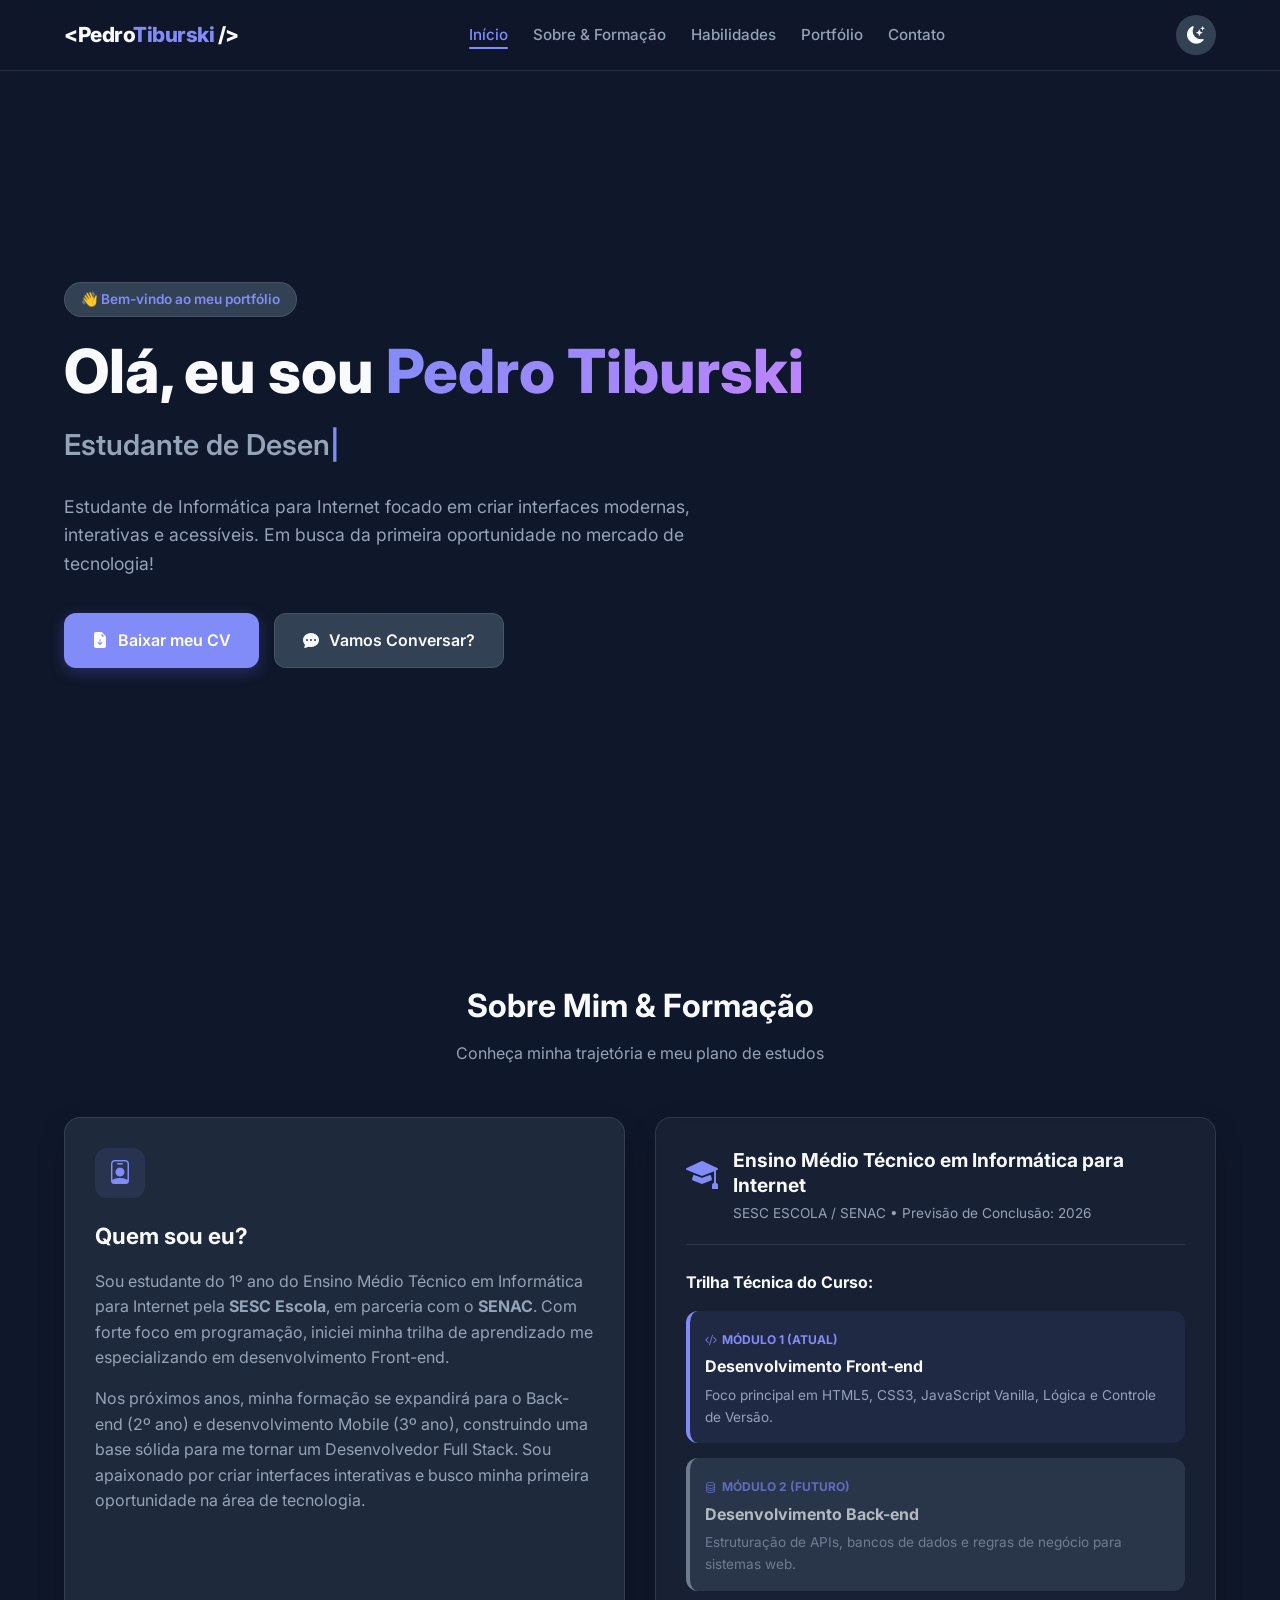
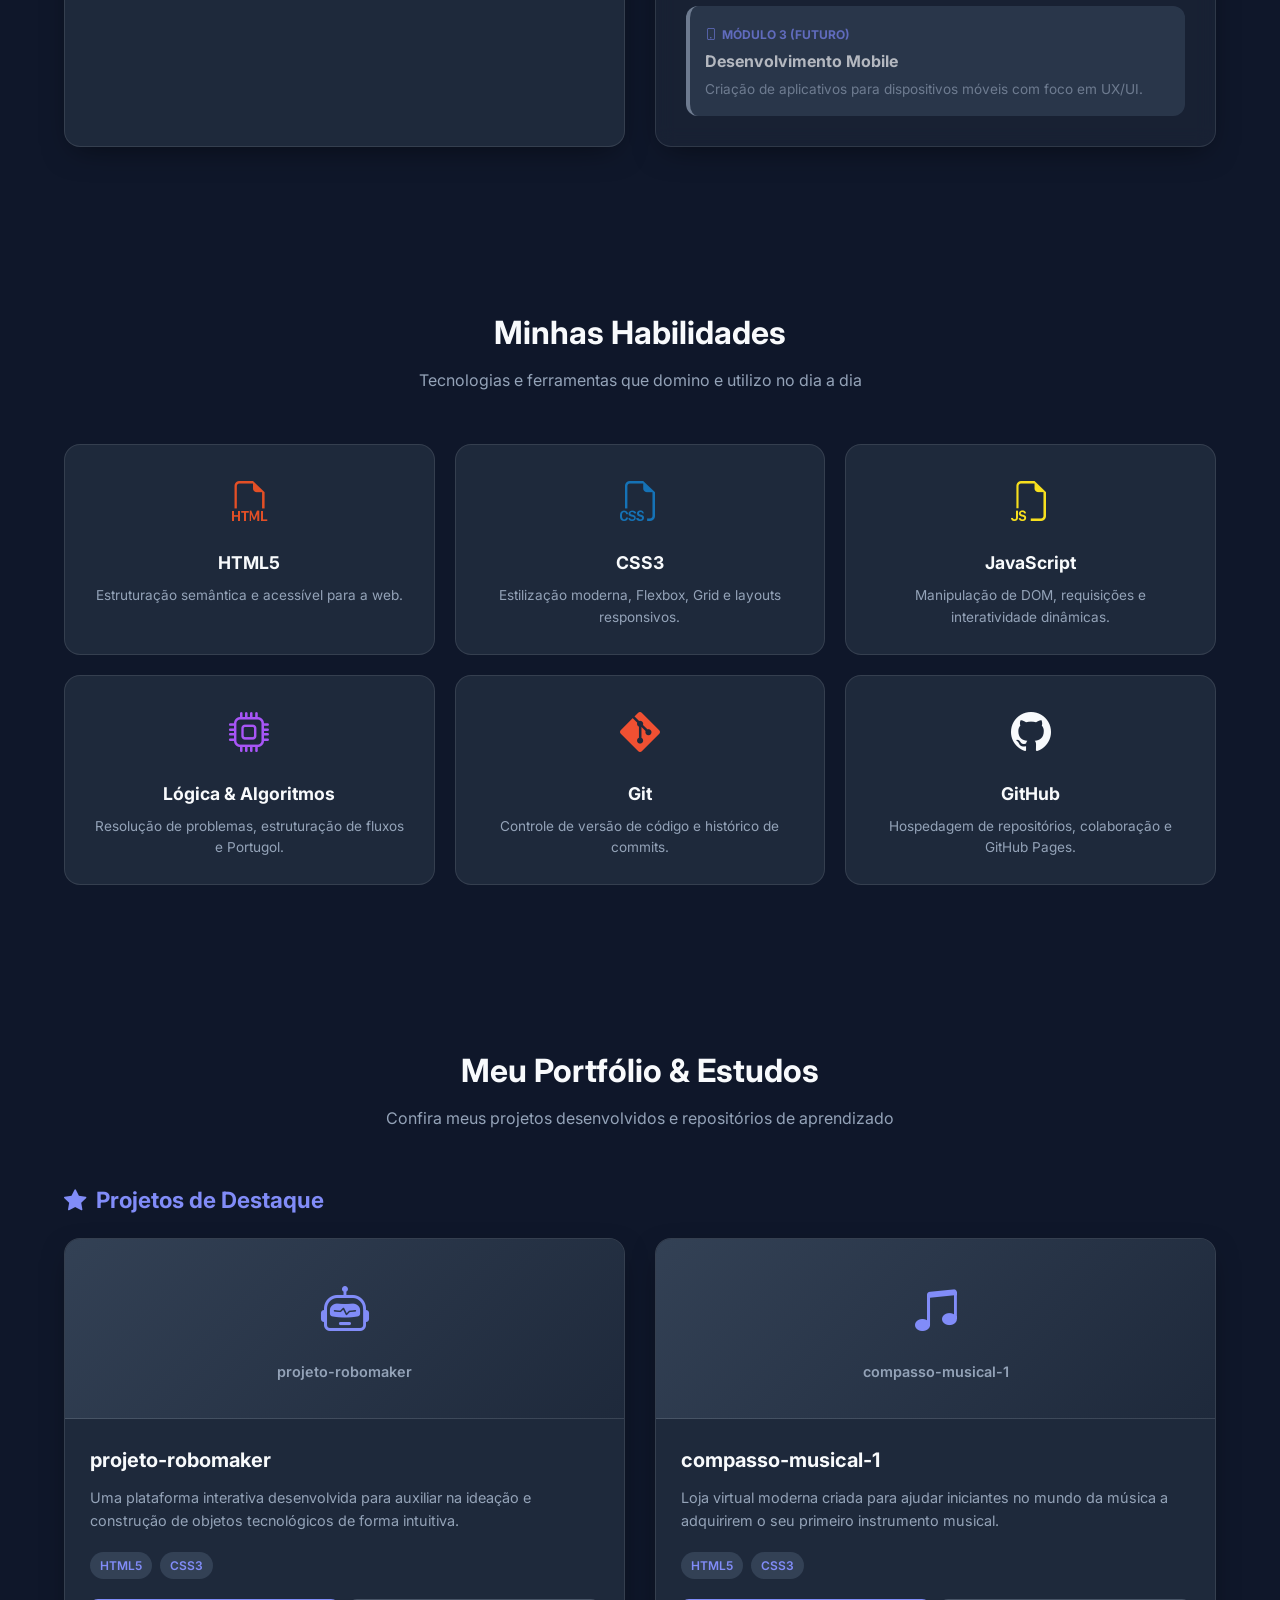
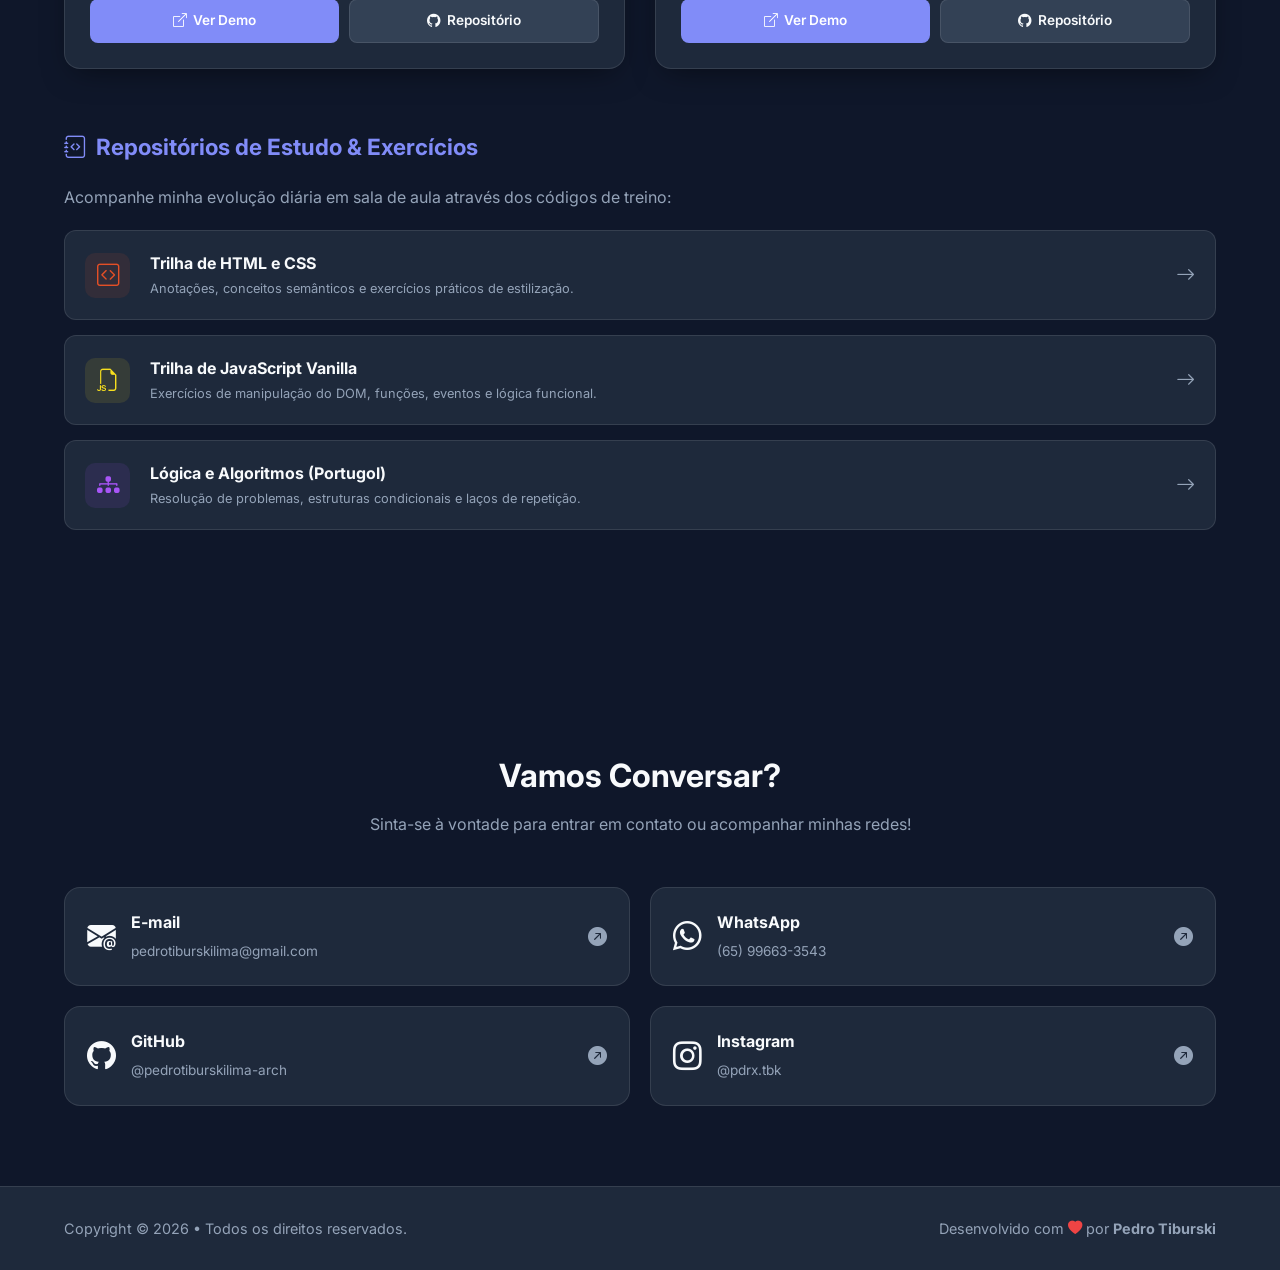
==== index.html @ 006466f5 "atividade index" ====
<!DOCTYPE html>
<html lang="pt-BR" class="tema-escuro">
<head>
    <meta charset="UTF-8">
    <meta name="viewport" content="width=device-width, initial-scale=1.0">
    <title>Pedro Tiburski | Desenvolvedor Full Stack</title>
    
    <!-- Google Fonts: Fonte 'Inter' para visual moderno e legível -->
    <link rel="preconnect" href="https://fonts.googleapis.com">
    <link rel="preconnect" href="https://fonts.gstatic.com" crossorigin>
    <link href="https://fonts.googleapis.com/css2?family=Inter:wght@300;400;500;600;700;800&display=swap" rel="stylesheet">
    
    <!-- Ícones do Bootstrap Icons -->
    <link rel="stylesheet" href="https://cdn.jsdelivr.net/npm/bootstrap-icons@1.11.3/font/bootstrap-icons.min.css">
    
    <!-- Estilos Personalizados -->
    <link rel="stylesheet" href="style.css">
</head>
<body>

    <!-- CABEÇALHO / NAVEGAÇÃO -->
    <header class="cabecalho">
        <div class="conteiner cabecalho-conteiner">
            <a href="#inicio" class="logo">
                &lt;Pedro<span>Tiburski</span> /&gt;
            </a>

            <!-- Menu de Navegação -->
            <nav class="menu-navegacao" id="menu-navegacao">
                <ul class="lista-menu">
                    <li><a href="#inicio" class="link-menu active">Início</a></li>
                    <li><a href="#sobre" class="link-menu">Sobre & Formação</a></li>
                    <li><a href="#habilidades" class="link-menu">Habilidades</a></li>
                    <li><a href="#portfolio" class="link-menu">Portfólio</a></li>
                    <li><a href="#contato" class="link-menu">Contato</a></li>
                </ul>
            </nav>

            <div class="acoes-cabecalho">
                <!-- Botão de Alternar Tema (Dark/Light) -->
                <button id="botao-tema" class="botao-icone" aria-label="Alternar Tema">
                    <i class="bi bi-moon-stars-fill" id="icone-tema"></i>
                </button>

                <!-- Botão Hambúrguer Mobile -->
                <button id="botao-menu-mobile" class="botao-icone menu-mobile-btn" aria-label="Abrir Menu">
                    <i class="bi bi-list"></i>
                </button>
            </div>
        </div>
    </header>

    <main>
        <!-- SEÇÃO HERO / APRESENTAÇÃO -->
        <section id="inicio" class="secao-hero secao-animada">
            <div class="conteiner hero-conteiner">
                <div class="hero-conteudo">
                    <span class="badge-boas-vindas">👋 Bem-vindo ao meu portfólio</span>
                    <h1 class="titulo-principal">Olá, eu sou <span class="destaque-nome">Pedro Tiburski</span></h1>
                    <h2 class="subtitulo-efeito">
                        <span id="texto-maquina-escrever"></span><span class="cursor-maquina">|</span>
                    </h2>
                    <p class="descricao-hero">
                        Estudante de Informática para Internet focado em criar interfaces modernas, interativas e acessíveis. Em busca da primeira oportunidade no mercado de tecnologia!
                    </p>
                    <div class="botoes-hero">
                        <a href="curriculo.pdf" download class="botao botao-primario">
                            <i class="bi bi-file-earmark-arrow-down-fill"></i> Baixar meu CV
                        </a>
                        <a href="#contato" class="botao botao-secundario">
                            <i class="bi bi-chat-dots-fill"></i> Vamos Conversar?
                        </a>
                    </div>
                </div>
            </div>
        </section>

        <!-- SEÇÃO SOBRE MIM & EDUCAÇÃO -->
        <section id="sobre" class="secao secao-animada">
            <div class="conteiner">
                <div class="cabecalho-secao">
                    <h2 class="titulo-secao">Sobre Mim & Formação</h2>
                    <p class="subtitulo-secao">Conheça minha trajetória e meu plano de estudos</p>
                </div>

                <div class="grid-sobre">
                    <!-- Texto Sobre Mim -->
                    <div class="card-padrao card-sobre">
                        <div class="icone-card">
                            <i class="bi bi-person-badge"></i>
                        </div>
                        <h3>Quem sou eu?</h3>
                        <p>
                            Sou estudante do 1º ano do Ensino Médio Técnico em Informática para Internet pela <strong>SESC Escola</strong>, em parceria com o <strong>SENAC</strong>. Com forte foco em programação, iniciei minha trilha de aprendizado me especializando em desenvolvimento Front-end.
                        </p>
                        <p>
                            Nos próximos anos, minha formação se expandirá para o Back-end (2º ano) e desenvolvimento Mobile (3º ano), construindo uma base sólida para me tornar um Desenvolvedor Full Stack. Sou apaixonado por criar interfaces interativas e busco minha primeira oportunidade na área de tecnologia.
                        </p>
                    </div>

                    <!-- Card de Formação Técnica (Glassmorphism) -->
                    <div class="card-padrao card-educacao">
                        <div class="cabecalho-educacao">
                            <i class="bi bi-mortarboard-fill icone-graduacao"></i>
                            <div>
                                <h3>Ensino Médio Técnico em Informática para Internet</h3>
                                <span class="instituicao">SESC ESCOLA / SENAC • Previsão de Conclusão: 2026</span>
                            </div>
                        </div>

                        <h4 class="titulo-trilha">Trilha Técnica do Curso:</h4>
                        
                        <!-- Módulos da Trilha -->
                        <div class="linha-tempo-trilha">
                            <div class="modulo-item modulo-ativo">
                                <div class="badge-modulo">
                                    <i class="bi bi-code-slash"></i> Módulo 1 (Atual)
                                </div>
                                <h4>Desenvolvimento Front-end</h4>
                                <p>Foco principal em HTML5, CSS3, JavaScript Vanilla, Lógica e Controle de Versão.</p>
                            </div>

                            <div class="modulo-item">
                                <div class="badge-modulo">
                                    <i class="bi bi-database"></i> Módulo 2 (Futuro)
                                </div>
                                <h4>Desenvolvimento Back-end</h4>
                                <p>Estruturação de APIs, bancos de dados e regras de negócio para sistemas web.</p>
                            </div>

                            <div class="modulo-item">
                                <div class="badge-modulo">
                                    <i class="bi bi-phone"></i> Módulo 3 (Futuro)
                                </div>
                                <h4>Desenvolvimento Mobile</h4>
                                <p>Criação de aplicativos para dispositivos móveis com foco em UX/UI.</p>
                            </div>
                        </div>
                    </div>
                </div>
            </div>
        </section>

        <!-- SEÇÃO HABILIDADES (HARD SKILLS) -->
        <section id="habilidades" class="secao secao-animada">
            <div class="conteiner">
                <div class="cabecalho-secao">
                    <h2 class="titulo-secao">Minhas Habilidades</h2>
                    <p class="subtitulo-secao">Tecnologias e ferramentas que domino e utilizo no dia a dia</p>
                </div>

                <div class="grid-habilidades">
                    <div class="card-habilidade">
                        <i class="bi bi-filetype-html icone-habilidade html"></i>
                        <h3>HTML5</h3>
                        <p>Estruturação semântica e acessível para a web.</p>
                    </div>

                    <div class="card-habilidade">
                        <i class="bi bi-filetype-css icone-habilidade css"></i>
                        <h3>CSS3</h3>
                        <p>Estilização moderna, Flexbox, Grid e layouts responsivos.</p>
                    </div>

                    <div class="card-habilidade">
                        <i class="bi bi-filetype-js icone-habilidade js"></i>
                        <h3>JavaScript</h3>
                        <p>Manipulação de DOM, requisições e interatividade dinâmicas.</p>
                    </div>

                    <div class="card-habilidade">
                        <i class="bi bi-cpu icone-habilidade logica"></i>
                        <h3>Lógica & Algoritmos</h3>
                        <p>Resolução de problemas, estruturação de fluxos e Portugol.</p>
                    </div>

                    <div class="card-habilidade">
                        <i class="bi bi-git icone-habilidade git"></i>
                        <h3>Git</h3>
                        <p>Controle de versão de código e histórico de commits.</p>
                    </div>

                    <div class="card-habilidade">
                        <i class="bi bi-github icone-habilidade github"></i>
                        <h3>GitHub</h3>
                        <p>Hospedagem de repositórios, colaboração e GitHub Pages.</p>
                    </div>
                </div>
            </div>
        </section>

        <!-- SEÇÃO PORTFÓLIO E ESTUDOS -->
        <section id="portfolio" class="secao secao-animada">
            <div class="conteiner">
                <div class="cabecalho-secao">
                    <h2 class="titulo-secao">Meu Portfólio & Estudos</h2>
                    <p class="subtitulo-secao">Confira meus projetos desenvolvidos e repositórios de aprendizado</p>
                </div>

                <!-- SUBSEÇÃO A: PROJETOS DE DESTAQUE -->
                <div class="subsecao-portfolio">
                    <h3 class="titulo-subsecao"><i class="bi bi-star-fill"></i> Projetos de Destaque</h3>
                    
                    <div class="grid-projetos">
                        <!-- Projeto 1 -->
                        <article class="card-projeto">
                            <div class="imagem-projeto-placeholder">
                                <i class="bi bi-robot"></i>
                                <span>projeto-robomaker</span>
                            </div>
                            <div class="conteudo-projeto">
                                <h4 class="titulo-projeto">projeto-robomaker</h4>
                                <p class="descricao-projeto">
                                    Uma plataforma interativa desenvolvida para auxiliar na ideação e construção de objetos tecnológicos de forma intuitiva.
                                </p>
                                <div class="tags-tecnologias">
                                    <span class="tag-tech">HTML5</span>
                                    <span class="tag-tech">CSS3</span>
                                </div>
                                <div class="botoes-projeto">
                                    <a href="https://nelson-67.github.io/projeto-robomaker/" target="_blank" class="botao-projeto botao-deploy">
                                        <i class="bi bi-box-arrow-up-right"></i> Ver Demo
                                    </a>
                                    <a href="https://github.com/pedrotiburskilima-arch/projeto-robomaker" target="_blank" class="botao-projeto botao-repo">
                                        <i class="bi bi-github"></i> Repositório
                                    </a>
                                </div>
                            </div>
                        </article>

                        <!-- Projeto 2 -->
                        <article class="card-projeto">
                            <div class="imagem-projeto-placeholder">
                                <i class="bi bi-music-note-beamed"></i>
                                <span>compasso-musical-1</span>
                            </div>
                            <div class="conteudo-projeto">
                                <h4 class="titulo-projeto">compasso-musical-1</h4>
                                <p class="descricao-projeto">
                                    Loja virtual moderna criada para ajudar iniciantes no mundo da música a adquirirem o seu primeiro instrumento musical.
                                </p>
                                <div class="tags-tecnologias">
                                    <span class="tag-tech">HTML5</span>
                                    <span class="tag-tech">CSS3</span>
                                </div>
                                <div class="botoes-projeto">
                                    <a href="https://nelson-67.github.io/compasso-musical/" target="_blank" class="botao-projeto botao-deploy">
                                        <i class="bi bi-box-arrow-up-right"></i> Ver Demo
                                    </a>
                                    <a href="https://github.com/pedrotiburskilima-arch/compasso-musical-1" target="_blank" class="botao-projeto botao-repo">
                                        <i class="bi bi-github"></i> Repositório
                                    </a>
                                </div>
                            </div>
                        </article>
                    </div>
                </div>

                <!-- SUBSEÇÃO B: REPOSITÓRIOS DE ESTUDO -->
                <div class="subsecao-portfolio">
                    <h3 class="titulo-subsecao"><i class="bi bi-journal-code"></i> Repositórios de Estudo & Exercícios</h3>
                    <p class="descricao-subsecao">Acompanhe minha evolução diária em sala de aula através dos códigos de treino:</p>

                    <div class="grid-estudos">
                        <!-- Repositório HTML/CSS -->
                        <a href="https://github.com/pedrotiburskilima-arch/html" target="_blank" class="card-estudo">
                            <div class="icone-estudo html-css-cor">
                                <i class="bi bi-code-square"></i>
                            </div>
                            <div class="info-estudo">
                                <h4>Trilha de HTML e CSS</h4>
                                <p>Anotações, conceitos semânticos e exercícios práticos de estilização.</p>
                            </div>
                            <i class="bi bi-arrow-right seta-estudo"></i>
                        </a>

                        <!-- Repositório JavaScript -->
                        <a href="https://github.com/pedrotiburskilima-arch/JavaScritp" target="_blank" class="card-estudo">
                            <div class="icone-estudo js-cor">
                                <i class="bi bi-filetype-js"></i>
                            </div>
                            <div class="info-estudo">
                                <h4>Trilha de JavaScript Vanilla</h4>
                                <p>Exercícios de manipulação do DOM, funções, eventos e lógica funcional.</p>
                            </div>
                            <i class="bi bi-arrow-right seta-estudo"></i>
                        </a>

                        <!-- Repositório Algoritmos -->
                        <a href="https://github.com/pedrotiburskilima-arch/algoritmos" target="_blank" class="card-estudo">
                            <div class="icone-estudo algoritmos-cor">
                                <i class="bi bi-diagram-3-fill"></i>
                            </div>
                            <div class="info-estudo">
                                <h4>Lógica e Algoritmos (Portugol)</h4>
                                <p>Resolução de problemas, estruturas condicionais e laços de repetição.</p>
                            </div>
                            <i class="bi bi-arrow-right seta-estudo"></i>
                        </a>
                    </div>
                </div>
            </div>
        </section>

        <!-- SEÇÃO CONTATO / VAMOS CONVERSAR -->
        <section id="contato" class="secao secao-animada">
            <div class="conteiner">
                <div class="cabecalho-secao">
                    <h2 class="titulo-secao">Vamos Conversar?</h2>
                    <p class="subtitulo-secao">Sinta-se à vontade para entrar em contato ou acompanhar minhas redes!</p>
                </div>

                <div class="grid-contatos">
                    <!-- E-mail -->
                    <a href="mailto:pedrotiburskilima@gmail.com" target="_blank" class="card-contato email">
                        <div class="conteudo-contato">
                            <i class="bi bi-envelope-at-fill icone-contato"></i>
                            <div class="texto-contato">
                                <h3>E-mail</h3>
                                <span>pedrotiburskilima@gmail.com</span>
                            </div>
                        </div>
                        <i class="bi bi-arrow-up-right-circle-fill icone-link"></i>
                    </a>

                    <!-- WhatsApp -->
                    <a href="https://wa.me/5565996633543" target="_blank" class="card-contato whatsapp">
                        <div class="conteudo-contato">
                            <i class="bi bi-whatsapp icone-contato"></i>
                            <div class="texto-contato">
                                <h3>WhatsApp</h3>
                                <span>(65) 99663-3543</span>
                            </div>
                        </div>
                        <i class="bi bi-arrow-up-right-circle-fill icone-link"></i>
                    </a>

                    <!-- GitHub -->
                    <a href="https://github.com/pedrotiburskilima-arch" target="_blank" class="card-contato github">
                        <div class="conteudo-contato">
                            <i class="bi bi-github icone-contato"></i>
                            <div class="texto-contato">
                                <h3>GitHub</h3>
                                <span>@pedrotiburskilima-arch</span>
                            </div>
                        </div>
                        <i class="bi bi-arrow-up-right-circle-fill icone-link"></i>
                    </a>

                    <!-- Instagram -->
                    <a href="https://www.instagram.com/pdrx.tbk/" target="_blank" class="card-contato instagram">
                        <div class="conteudo-contato">
                            <i class="bi bi-instagram icone-contato"></i>
                            <div class="texto-contato">
                                <h3>Instagram</h3>
                                <span>@pdrx.tbk</span>
                            </div>
                        </div>
                        <i class="bi bi-arrow-up-right-circle-fill icone-link"></i>
                    </a>
                </div>
            </div>
        </section>
    </main>

    <!-- RODAPÉ -->
    <footer class="rodape">
        <div class="conteiner rodape-conteiner">
            <p>
                Copyright &copy; <span id="ano-atual"></span> • Todos os direitos reservados.
            </p>
            <p class="desenvolvido-por">
                Desenvolvido com <i class="bi bi-heart-fill icone-coracao"></i> por <strong>Pedro Tiburski</strong>
            </p>
        </div>
    </footer>

    <!-- BOTÃO VOLTAR AO TOPO -->
    <button id="botao-topo" class="botao-topo" aria-label="Voltar ao topo">
        <i class="bi bi-arrow-up-short"></i>
    </button>

    <!-- Script JavaScript Vanilla -->
    <script src="script.js"></script>
</body>
</html>
---- style.css ----
/* ==========================================================================
1. VARIÁVEIS CSS (PALETA DE CORES DARK & LIGHT)
   ========================================================================== */
:root {
    /* Fontes */
    --fonte-principal: 'Inter', system-ui, -apple-system, sans-serif;

    /* Transição global */
    --transicao-suave: all 0.3s cubic-bezier(0.4, 0, 0.2, 1);

    /* MODO ESCURO (Padrão) */
    --cor-fundo: #0F172A;
    --cor-fundo-card: #1E293B;
    --cor-fundo-elevado: #334155;
    --cor-texto: #F8FAFC;
    --cor-texto-mutado: #94A3B8;
    --cor-primaria: #818CF8;
    --cor-primaria-hover: #6366F1;
    --cor-borda: rgba(255, 255, 255, 0.1);
    --sombra-card: 0 10px 30px -10px rgba(0, 0, 0, 0.5);
    --sombra-hover: 0 20px 40px -15px rgba(99, 102, 241, 0.3);
}

/* MODO CLARO (Ativado via classe no HTML) */
html.tema-claro {
    --cor-fundo: #F8FAFC;
    --cor-fundo-card: #FFFFFF;
    --cor-fundo-elevado: #F1F5F9;
    --cor-texto: #0F172A;
    --cor-texto-mutado: #64748B;
    --cor-primaria: #4F46E5;
    --cor-primaria-hover: #4338CA;
    --cor-borda: rgba(0, 0, 0, 0.08);
    --sombra-card: 0 10px 30px -10px rgba(0, 0, 0, 0.08);
    --sombra-hover: 0 20px 40px -15px rgba(79, 70, 229, 0.2);
}

/* ==========================================================================
2. RESET E ESTILOS BASE
   ========================================================================== */
* {
    margin: 0;
    padding: 0;
    box-sizing: border-box;
}

html {
    scroll-behavior: smooth;
    font-family: var(--fonte-principal);
    background-color: var(--cor-fundo);
    color: var(--cor-texto);
    transition: background-color 0.3s ease, color 0.3s ease;
}

body {
    line-height: 1.6;
    overflow-x: hidden;
}

a {
    text-decoration: none;
    color: inherit;
    transition: var(--transicao-suave);
}

ul {
    list-style: none;
}

button {
    cursor: pointer;
    border: none;
    outline: none;
    background: none;
    font-family: inherit;
}

/* Scrollbar Personalizada */
::-webkit-scrollbar {
    width: 10px;
}

::-webkit-scrollbar-track {
    background: var(--cor-fundo);
}

::-webkit-scrollbar-thumb {
    background: var(--cor-fundo-elevado);
    border-radius: 5px;
}

::-webkit-scrollbar-thumb:hover {
    background: var(--cor-primaria);
}

/* Container de largura máxima */
.conteiner {
    width: 90%;
    max-width: 1200px;
    margin: 0 auto;
}

.secao {
    padding: 80px 0;
}

/* ==========================================================================
3. CABEÇALHO & NAVEGAÇÃO
   ========================================================================== */
.cabecalho {
    position: fixed;
    top: 0;
    left: 0;
    width: 100%;
    z-index: 1000;
    background: rgba(15, 23, 42, 0.8);
    backdrop-filter: blur(12px);
    -webkit-backdrop-filter: blur(12px);
    border-bottom: 1px solid var(--cor-borda);
    transition: var(--transicao-suave);
}

html.tema-claro .cabecalho {
    background: rgba(248, 250, 252, 0.8);
}

.cabecalho-conteiner {
    display: flex;
    justify-content: space-between;
    align-items: center;
    height: 70px;
}

.logo {
    font-size: 1.3rem;
    font-weight: 800;
    color: var(--cor-texto);
    letter-spacing: -0.5px;
}

.logo span {
    color: var(--cor-primaria);
}

.lista-menu {
    display: flex;
    gap: 25px;
}

.link-menu {
    font-size: 0.95rem;
    font-weight: 500;
    color: var(--cor-texto-mutado);
    position: relative;
    padding: 5px 0;
}

.link-menu:hover,
.link-menu.active {
    color: var(--cor-primaria);
}

.link-menu.active::after {
    content: '';
    position: absolute;
    bottom: 0;
    left: 0;
    width: 100%;
    height: 2px;
    background-color: var(--cor-primaria);
    border-radius: 2px;
}

.acoes-cabecalho {
    display: flex;
    align-items: center;
    gap: 12px;
}

.botao-icone {
    width: 40px;
    height: 40px;
    border-radius: 50%;
    background-color: var(--cor-fundo-elevado);
    color: var(--cor-texto);
    display: flex;
    align-items: center;
    justify-content: center;
    font-size: 1.1rem;
    transition: var(--transicao-suave);
}

.botao-icone:hover {
    transform: scale(1.05);
    background-color: var(--cor-primaria);
    color: #FFFFFF;
}

.menu-mobile-btn {
    display: none;
}

/* ==========================================================================
4. SEÇÃO HERO
   ========================================================================== */
.secao-hero {
    min-height: 100vh;
    display: flex;
    align-items: center;
    padding-top: 100px;
    padding-bottom: 50px;
}

.hero-conteudo {
    max-width: 800px;
}

.badge-boas-vindas {
    display: inline-block;
    padding: 6px 16px;
    border-radius: 30px;
    background-color: var(--cor-fundo-elevado);
    color: var(--cor-primaria);
    font-size: 0.85rem;
    font-weight: 600;
    margin-bottom: 20px;
    border: 1px solid var(--cor-borda);
}

.titulo-principal {
    font-size: clamp(2.2rem, 5vw, 3.8rem);
    font-weight: 800;
    line-height: 1.15;
    margin-bottom: 15px;
}

.destaque-nome {
    background: linear-gradient(135deg, var(--cor-primaria), #C084FC);
    -webkit-background-clip: text;
    -webkit-text-fill-color: transparent;
}

.subtitulo-efeito {
    font-size: clamp(1.2rem, 3vw, 1.8rem);
    color: var(--cor-texto-mutado);
    font-weight: 600;
    margin-bottom: 25px;
    min-height: 2.2rem;
}

.cursor-maquina {
    display: inline-block;
    color: var(--cor-primaria);
    animation: piscarCursor 0.8s infinite;
}

@keyframes piscarCursor {
    0%, 100% { opacity: 1; }
    50% { opacity: 0; }
}

.descricao-hero {
    font-size: 1.1rem;
    color: var(--cor-texto-mutado);
    margin-bottom: 35px;
    max-width: 650px;
}

.botoes-hero {
    display: flex;
    flex-wrap: wrap;
    gap: 15px;
}

.botao {
    display: inline-flex;
    align-items: center;
    gap: 10px;
    padding: 14px 28px;
    border-radius: 12px;
    font-weight: 600;
    font-size: 1rem;
    transition: var(--transicao-suave);
}

.botao-primario {
    background-color: var(--cor-primaria);
    color: #FFFFFF;
    box-shadow: 0 4px 15px rgba(99, 102, 241, 0.3);
}

.botao-primario:hover {
    background-color: var(--cor-primaria-hover);
    transform: translateY(-3px);
    box-shadow: 0 8px 25px rgba(99, 102, 241, 0.4);
}

.botao-secundario {
    background-color: var(--cor-fundo-elevado);
    color: var(--cor-texto);
    border: 1px solid var(--cor-borda);
}

.botao-secundario:hover {
    background-color: var(--cor-borda);
    transform: translateY(-3px);
}

/* ==========================================================================
5. CABEÇALHO PADRÃO DAS SEÇÕES
   ========================================================================== */
.cabecalho-secao {
    text-align: center;
    margin-bottom: 50px;
}

.titulo-secao {
    font-size: 2rem;
    font-weight: 700;
    margin-bottom: 10px;
}

.subtitulo-secao {
    color: var(--cor-texto-mutado);
    font-size: 1rem;
}

.card-padrao {
    background-color: var(--cor-fundo-card);
    border: 1px solid var(--cor-borda);
    border-radius: 16px;
    padding: 30px;
    box-shadow: var(--sombra-card);
}

/* ==========================================================================
6. SOBRE MIM E EDUCAÇÃO (1 Coluna Mobile / 2 Colunas Desktop)
   ========================================================================== */
.grid-sobre {
    display: grid;
    grid-template-columns: 1fr;
    gap: 30px;
}

.card-sobre h3 {
    font-size: 1.4rem;
    margin-bottom: 15px;
}

.card-sobre p {
    color: var(--cor-texto-mutado);
    margin-bottom: 15px;
}

.icone-card {
    width: 50px;
    height: 50px;
    border-radius: 12px;
    background-color: rgba(129, 140, 248, 0.1);
    color: var(--cor-primaria);
    display: flex;
    align-items: center;
    justify-content: center;
    font-size: 1.5rem;
    margin-bottom: 20px;
}

/* Card de Educação - Glassmorphism */
.card-educacao {
    background: rgba(30, 41, 59, 0.6);
    backdrop-filter: blur(10px);
    -webkit-backdrop-filter: blur(10px);
}

html.tema-claro .card-educacao {
    background: rgba(255, 255, 255, 0.7);
}

.cabecalho-educacao {
    display: flex;
    gap: 15px;
    align-items: flex-start;
    margin-bottom: 25px;
    padding-bottom: 20px;
    border-bottom: 1px solid var(--cor-borda);
}

.icone-graduacao {
    font-size: 2rem;
    color: var(--cor-primaria);
}

.cabecalho-educacao h3 {
    font-size: 1.2rem;
    line-height: 1.3;
}

.instituicao {
    font-size: 0.85rem;
    color: var(--cor-texto-mutado);
    display: block;
    margin-top: 5px;
}

.titulo-trilha {
    font-size: 1rem;
    margin-bottom: 15px;
}

.linha-tempo-trilha {
    display: flex;
    flex-direction: column;
    gap: 15px;
}

.modulo-item {
    padding: 15px;
    border-radius: 12px;
    background-color: var(--cor-fundo-elevado);
    border-left: 4px solid var(--cor-texto-mutado);
    opacity: 0.7;
    transition: var(--transicao-suave);
}

.modulo-item.modulo-ativo {
    opacity: 1;
    border-left-color: var(--cor-primaria);
    background-color: rgba(129, 140, 248, 0.08);
}

.badge-modulo {
    display: inline-flex;
    align-items: center;
    gap: 5px;
    font-size: 0.75rem;
    font-weight: 700;
    text-transform: uppercase;
    color: var(--cor-primaria);
    margin-bottom: 5px;
}

.modulo-item h4 {
    font-size: 1rem;
    margin-bottom: 5px;
}

.modulo-item p {
    font-size: 0.85rem;
    color: var(--cor-texto-mutado);
}

/* ==========================================================================
7. HABILIDADES (Grid de 3 Colunas no Desktop)
   ========================================================================== */
.grid-habilidades {
    display: grid;
    grid-template-columns: 1fr;
    gap: 20px;
}

.card-habilidade {
    background-color: var(--cor-fundo-card);
    border: 1px solid var(--cor-borda);
    border-radius: 16px;
    padding: 25px;
    text-align: center;
    transition: var(--transicao-suave);
}

.card-habilidade:hover {
    transform: translateY(-8px);
    border-color: var(--cor-primaria);
    box-shadow: var(--sombra-hover);
}

.icone-habilidade {
    font-size: 2.5rem;
    margin-bottom: 15px;
    display: inline-block;
}

.icone-habilidade.html { color: #E34F26; }
.icone-habilidade.css { color: #1572B6; }
.icone-habilidade.js { color: #F7DF1E; }
.icone-habilidade.logica { color: #A855F7; }
.icone-habilidade.git { color: #F05032; }
.icone-habilidade.github { color: var(--cor-texto); }

.card-habilidade h3 {
    font-size: 1.1rem;
    margin-bottom: 8px;
}

.card-habilidade p {
    font-size: 0.85rem;
    color: var(--cor-texto-mutado);
}

/* ==========================================================================
8. PORTFÓLIO E ESTUDOS (Projetos & Repositórios)
   ========================================================================== */
.subsecao-portfolio {
    margin-bottom: 60px;
}

.titulo-subsecao {
    font-size: 1.4rem;
    margin-bottom: 20px;
    display: flex;
    align-items: center;
    gap: 10px;
    color: var(--cor-primaria);
}

.descricao-subsecao {
    color: var(--cor-texto-mutado);
    margin-bottom: 20px;
}

/* Subseção A: Projetos de Destaque */
.grid-projetos {
    display: grid;
    grid-template-columns: 1fr;
    gap: 30px;
}

.card-projeto {
    background-color: var(--cor-fundo-card);
    border: 1px solid var(--cor-borda);
    border-radius: 16px;
    overflow: hidden;
    box-shadow: var(--sombra-card);
    transition: var(--transicao-suave);
    display: flex;
    flex-direction: column;
}

.card-projeto:hover {
    transform: translateY(-8px);
    box-shadow: var(--sombra-hover);
    border-color: var(--cor-primaria);
}

.imagem-projeto-placeholder {
    height: 180px;
    background: linear-gradient(135deg, var(--cor-fundo-elevado), var(--cor-fundo-card));
    display: flex;
    flex-direction: column;
    align-items: center;
    justify-content: center;
    gap: 10px;
    color: var(--cor-primaria);
    border-bottom: 1px solid var(--cor-borda);
}

.imagem-projeto-placeholder i {
    font-size: 3rem;
}

.imagem-projeto-placeholder span {
    font-size: 0.9rem;
    font-weight: 600;
    color: var(--cor-texto-mutado);
}

.conteudo-projeto {
    padding: 25px;
    display: flex;
    flex-direction: column;
    flex-grow: 1;
}

.titulo-projeto {
    font-size: 1.25rem;
    margin-bottom: 10px;
}

.descricao-projeto {
    font-size: 0.9rem;
    color: var(--cor-texto-mutado);
    margin-bottom: 20px;
    flex-grow: 1;
}

.tags-tecnologias {
    display: flex;
    gap: 8px;
    margin-bottom: 20px;
    flex-wrap: wrap;
}

.tag-tech {
    font-size: 0.75rem;
    padding: 4px 10px;
    border-radius: 20px;
    background-color: var(--cor-fundo-elevado);
    color: var(--cor-primaria);
    font-weight: 600;
}

.botoes-projeto {
    display: flex;
    gap: 10px;
}

.botao-projeto {
    flex: 1;
    padding: 10px;
    border-radius: 8px;
    font-size: 0.85rem;
    font-weight: 600;
    text-align: center;
    display: inline-flex;
    align-items: center;
    justify-content: center;
    gap: 6px;
    transition: var(--transicao-suave);
}

.botao-deploy {
    background-color: var(--cor-primaria);
    color: #FFFFFF;
}

.botao-deploy:hover {
    background-color: var(--cor-primaria-hover);
}

.botao-repo {
    background-color: var(--cor-fundo-elevado);
    color: var(--cor-texto);
    border: 1px solid var(--cor-borda);
}

.botao-repo:hover {
    background-color: var(--cor-borda);
}

/* Subseção B: Repositórios de Estudo */
.grid-estudos {
    display: grid;
    grid-template-columns: 1fr;
    gap: 15px;
}

.card-estudo {
    background-color: var(--cor-fundo-card);
    border: 1px solid var(--cor-borda);
    border-radius: 12px;
    padding: 20px;
    display: flex;
    align-items: center;
    gap: 20px;
    transition: var(--transicao-suave);
}

.card-estudo:hover {
    transform: translateX(8px);
    border-color: var(--cor-primaria);
}

.icone-estudo {
    width: 45px;
    height: 45px;
    border-radius: 10px;
    display: flex;
    align-items: center;
    justify-content: center;
    font-size: 1.4rem;
    flex-shrink: 0;
}

.html-css-cor { background: rgba(227, 79, 38, 0.1); color: #E34F26; }
.js-cor { background: rgba(247, 223, 30, 0.1); color: #F7DF1E; }
.algoritmos-cor { background: rgba(168, 85, 247, 0.1); color: #A855F7; }

.info-estudo {
    flex-grow: 1;
}

.info-estudo h4 {
    font-size: 1rem;
    margin-bottom: 2px;
}

.info-estudo p {
    font-size: 0.8rem;
    color: var(--cor-texto-mutado);
}

.seta-estudo {
    font-size: 1.2rem;
    color: var(--cor-texto-mutado);
    transition: var(--transicao-suave);
}

.card-estudo:hover .seta-estudo {
    color: var(--cor-primaria);
    transform: translateX(5px);
}

/* ==========================================================================
9. CONTATO & REDES SOCIAIS (Grid com Hovers Exclusivos)
   ========================================================================== */
.grid-contatos {
    display: grid;
    grid-template-columns: 1fr;
    gap: 20px;
}

.card-contato {
    background-color: var(--cor-fundo-card);
    border: 1px solid var(--cor-borda);
    border-radius: 16px;
    padding: 22px;
    display: flex;
    align-items: center;
    justify-content: space-between;
    transition: var(--transicao-suave);
}

.conteudo-contato {
    display: flex;
    align-items: center;
    gap: 15px;
}

.icone-contato {
    font-size: 1.8rem;
    transition: var(--transicao-suave);
}

.texto-contato h3 {
    font-size: 1rem;
    margin-bottom: 2px;
}

.texto-contato span {
    font-size: 0.85rem;
    color: var(--cor-texto-mutado);
}

.icone-link {
    font-size: 1.2rem;
    color: var(--cor-texto-mutado);
    transition: var(--transicao-suave);
}

/* EFEITOS DE HOVER EXCLUSIVOS POR REDE SOCIAL */
/* E-mail (Vermelho/Rosa) */
.card-contato.email:hover {
    border-color: #EA4335;
    transform: translateY(-5px);
    box-shadow: 0 10px 25px rgba(234, 67, 53, 0.2);
}
.card-contato.email:hover .icone-contato,
.card-contato.email:hover .icone-link { color: #EA4335; }

/* WhatsApp (Verde) */
.card-contato.whatsapp:hover {
    border-color: #25D366;
    transform: translateY(-5px);
    box-shadow: 0 10px 25px rgba(37, 211, 102, 0.2);
}
.card-contato.whatsapp:hover .icone-contato,
.card-contato.whatsapp:hover .icone-link { color: #25D366; }

/* GitHub (Escuro / Primária) */
.card-contato.github:hover {
    border-color: var(--cor-primaria);
    transform: translateY(-5px);
    box-shadow: var(--sombra-hover);
}
.card-contato.github:hover .icone-contato,
.card-contato.github:hover .icone-link { color: var(--cor-primaria); }

/* Instagram (Gradiente / Rosa) */
.card-contato.instagram:hover {
    border-color: #E1306C;
    transform: translateY(-5px);
    box-shadow: 0 10px 25px rgba(225, 48, 108, 0.2);
}
.card-contato.instagram:hover .icone-contato,
.card-contato.instagram:hover .icone-link { color: #E1306C; }

/* ==========================================================================
10. RODAPÉ E BOTÃO VOLTAR AO TOPO
   ========================================================================== */
.rodape {
    padding: 30px 0;
    border-top: 1px solid var(--cor-borda);
    background-color: var(--cor-fundo-card);
    font-size: 0.9rem;
    color: var(--cor-texto-mutado);
}

.rodape-conteiner {
    display: flex;
    flex-direction: column;
    align-items: center;
    gap: 10px;
    text-align: center;
}

.icone-coracao {
    color: #EF4444;
    display: inline-block;
    animation: pulsacao 1.5s infinite;
}

@keyframes pulsacao {
    0%, 100% { transform: scale(1); }
    50% { transform: scale(1.2); }
}

/* Botão Flutuante Voltar ao Topo */
.botao-topo {
    position: fixed;
    bottom: 30px;
    right: 30px;
    width: 45px;
    height: 45px;
    border-radius: 50%;
    background-color: var(--cor-primaria);
    color: #FFFFFF;
    font-size: 1.8rem;
    display: flex;
    align-items: center;
    justify-content: center;
    box-shadow: 0 4px 15px rgba(0, 0, 0, 0.3);
    opacity: 0;
    visibility: hidden;
    transition: var(--transicao-suave);
    z-index: 999;
}

.botao-topo.visivel {
    opacity: 1;
    visibility: visible;
}

.botao-topo:hover {
    background-color: var(--cor-primaria-hover);
    transform: translateY(-5px);
}

/* ==========================================================================
11. ANIMAÇÕES DE SCROLL
   ========================================================================== */
.secao-animada {
    opacity: 0;
    transform: translateY(30px);
    transition: opacity 0.8s ease, transform 0.8s ease;
}

.secao-animada.visivel {
    opacity: 1;
    transform: translateY(0);
}

/* ==========================================================================
12. MEDIA QUERIES (RESPONSIVIDADE - DESKTOP FIRST / MOBILE ENHANCEMENT)
   ========================================================================== */
/* Dispositivos Médios (Tablets: 768px ou mais) */
@media (min-width: 768px) {
    .grid-sobre {
        grid-template-columns: 1fr 1fr;
    }

    .grid-projetos {
        grid-template-columns: 1fr 1fr;
    }

    .grid-contatos {
        grid-template-columns: 1fr 1fr;
    }

    .rodape-conteiner {
        flex-direction: row;
        justify-content: space-between;
    }
}

/* Dispositivos Grandes (Monitores e Notebooks: 1024px ou mais) */
@media (min-width: 1024px) {
    /* Regra das 3 Colunas solicitada */
    .grid-habilidades {
        grid-template-columns: repeat(3, 1fr);
    }
}

/* Ajuste específico para Menu Mobile (Telas menores que 768px) */
@media (max-width: 767px) {
    .menu-mobile-btn {
        display: flex;
    }

    .menu-navegacao {
        position: fixed;
        top: 70px;
        left: -100%;
        width: 100%;
        height: calc(100vh - 70px);
        background-color: var(--cor-fundo-card);
        padding: 40px 20px;
        transition: var(--transicao-suave);
    }

    .menu-navegacao.aberto {
        left: 0;
    }

    .lista-menu {
        flex-direction: column;
        align-items: center;
        gap: 30px;
    }

    .link-menu {
        font-size: 1.2rem;
    }
}
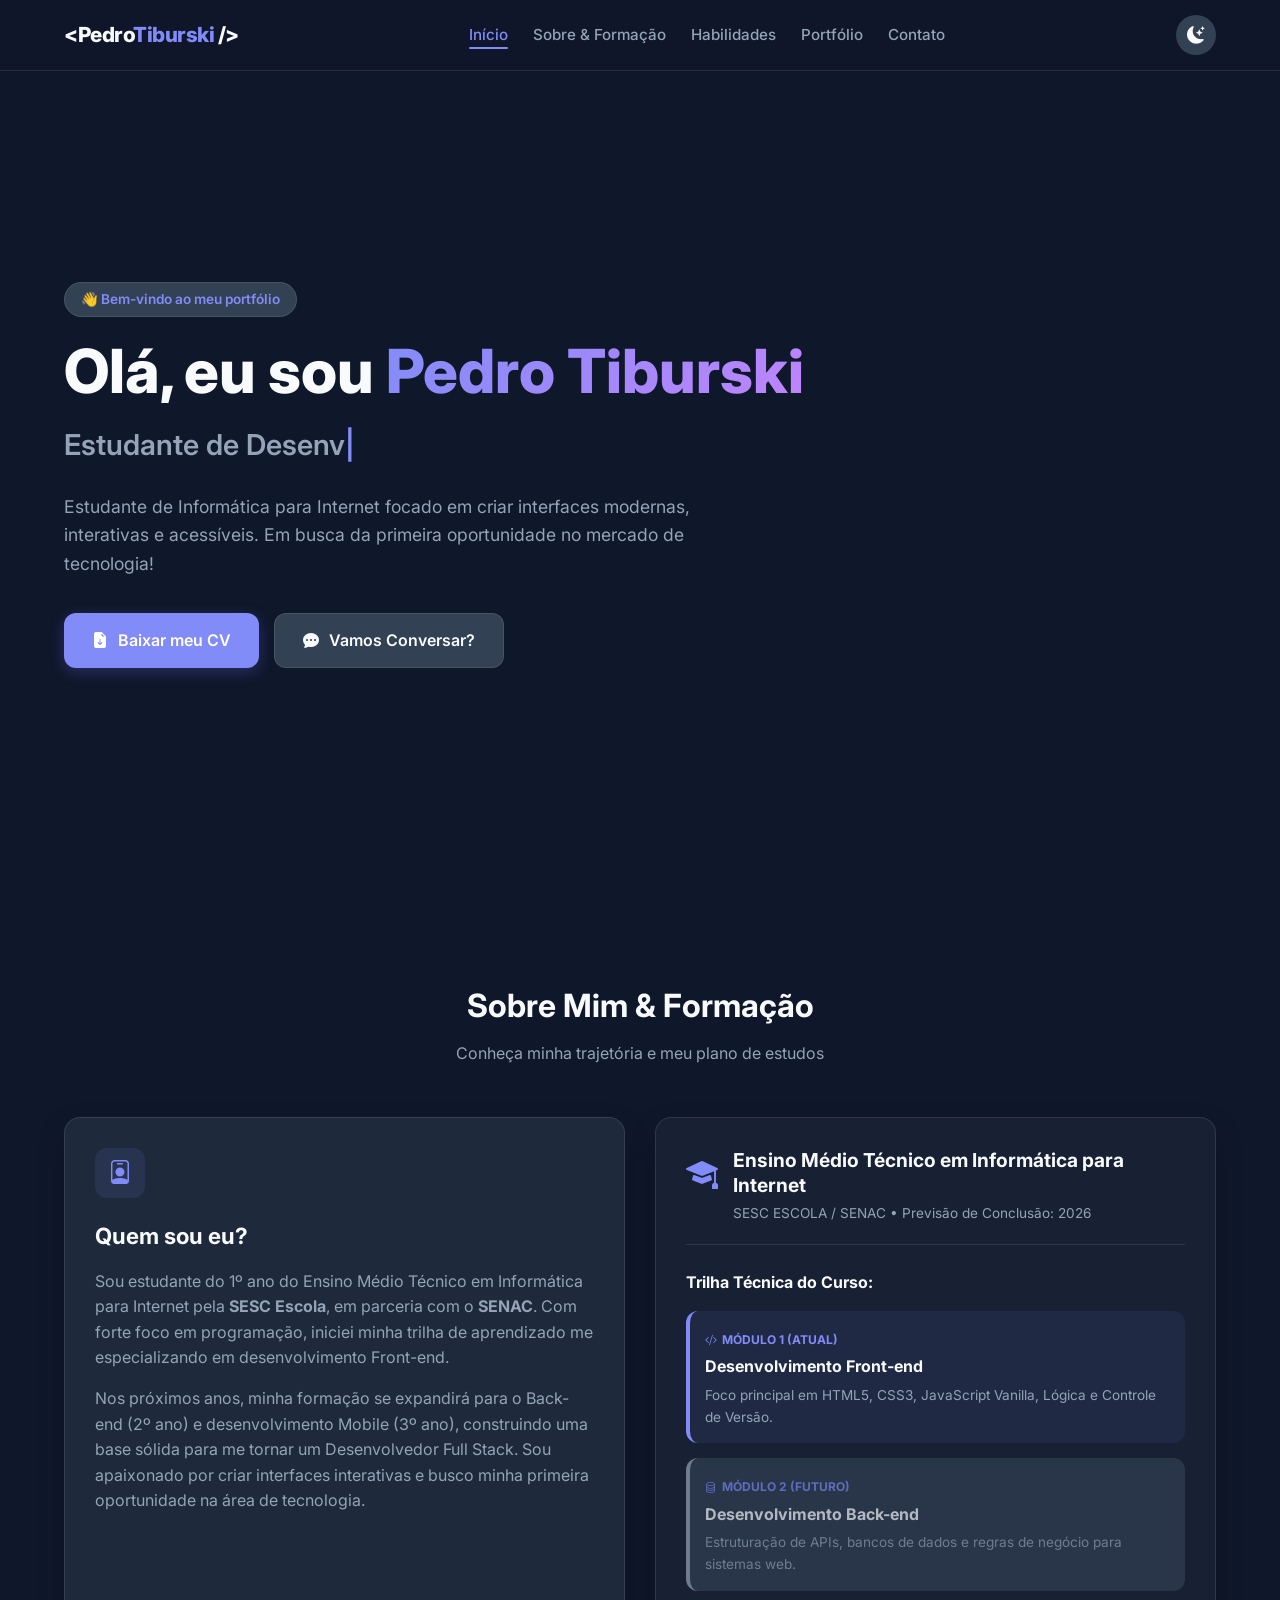
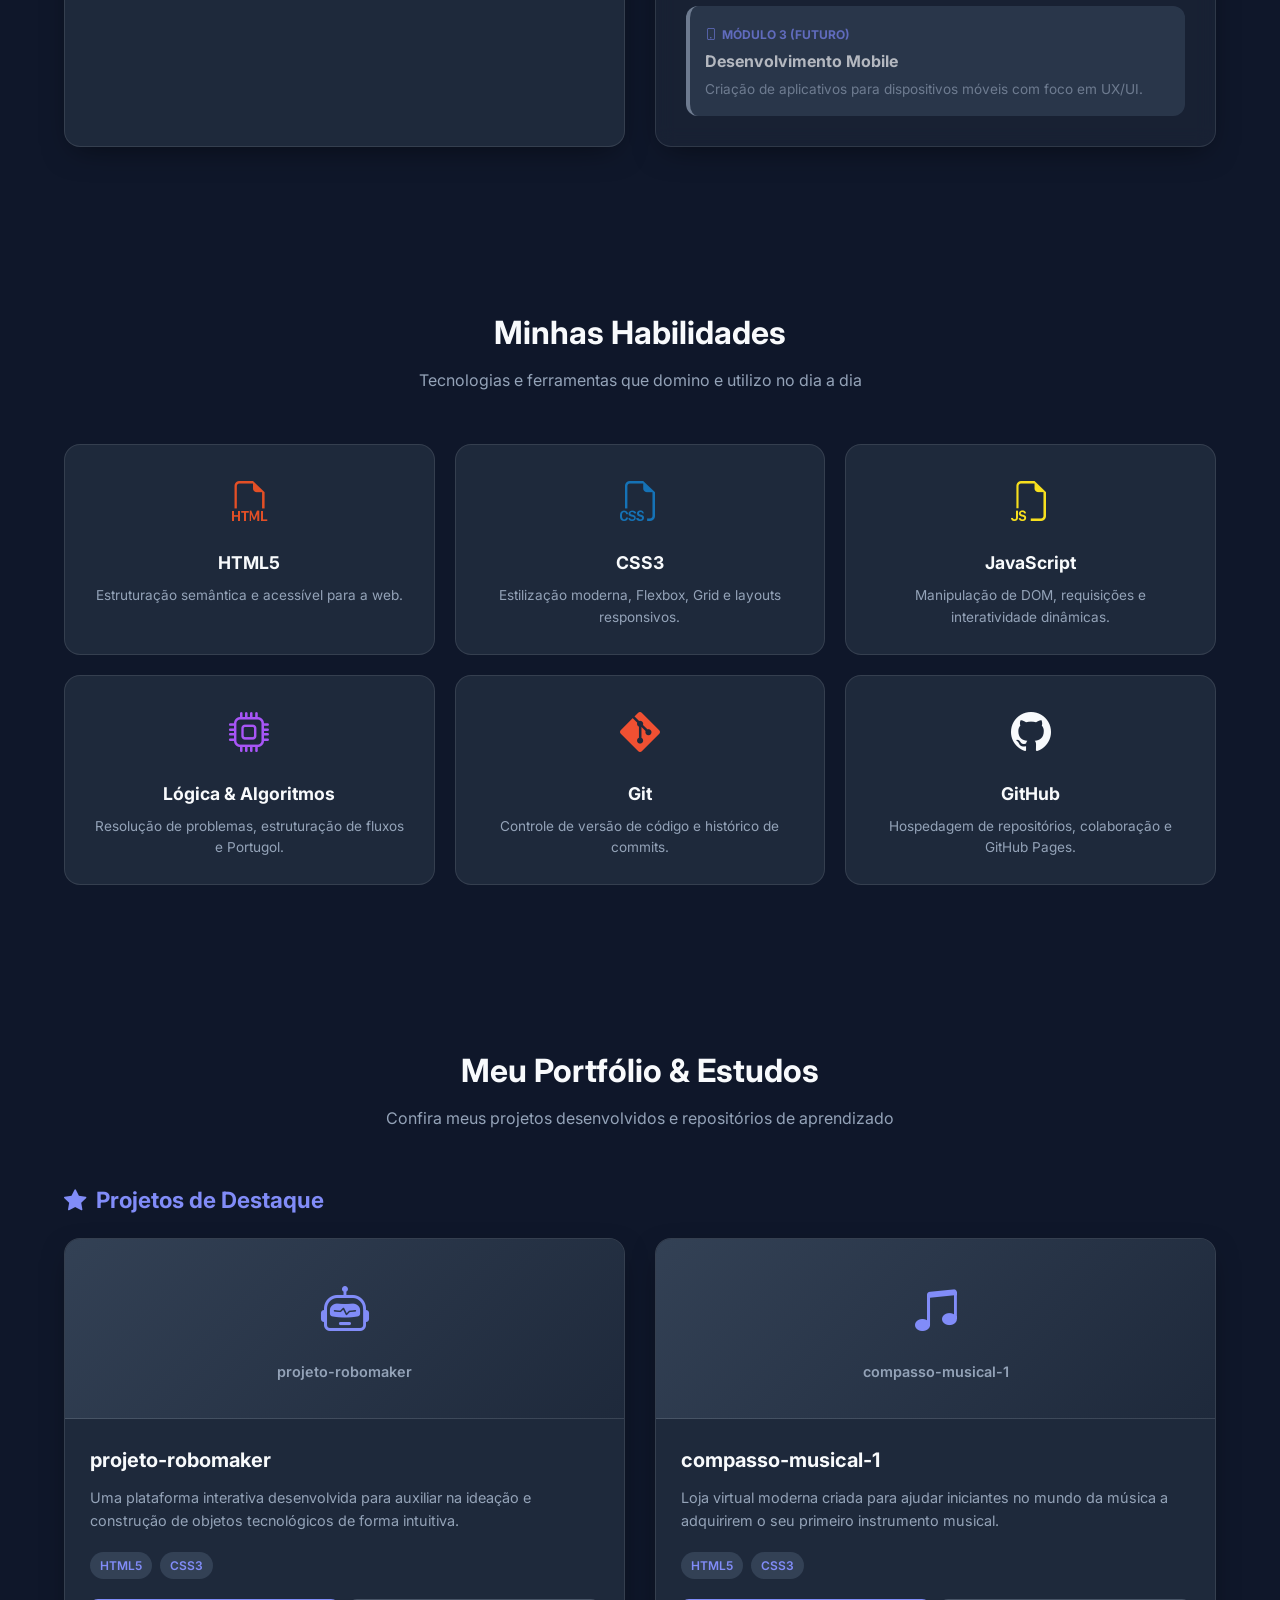
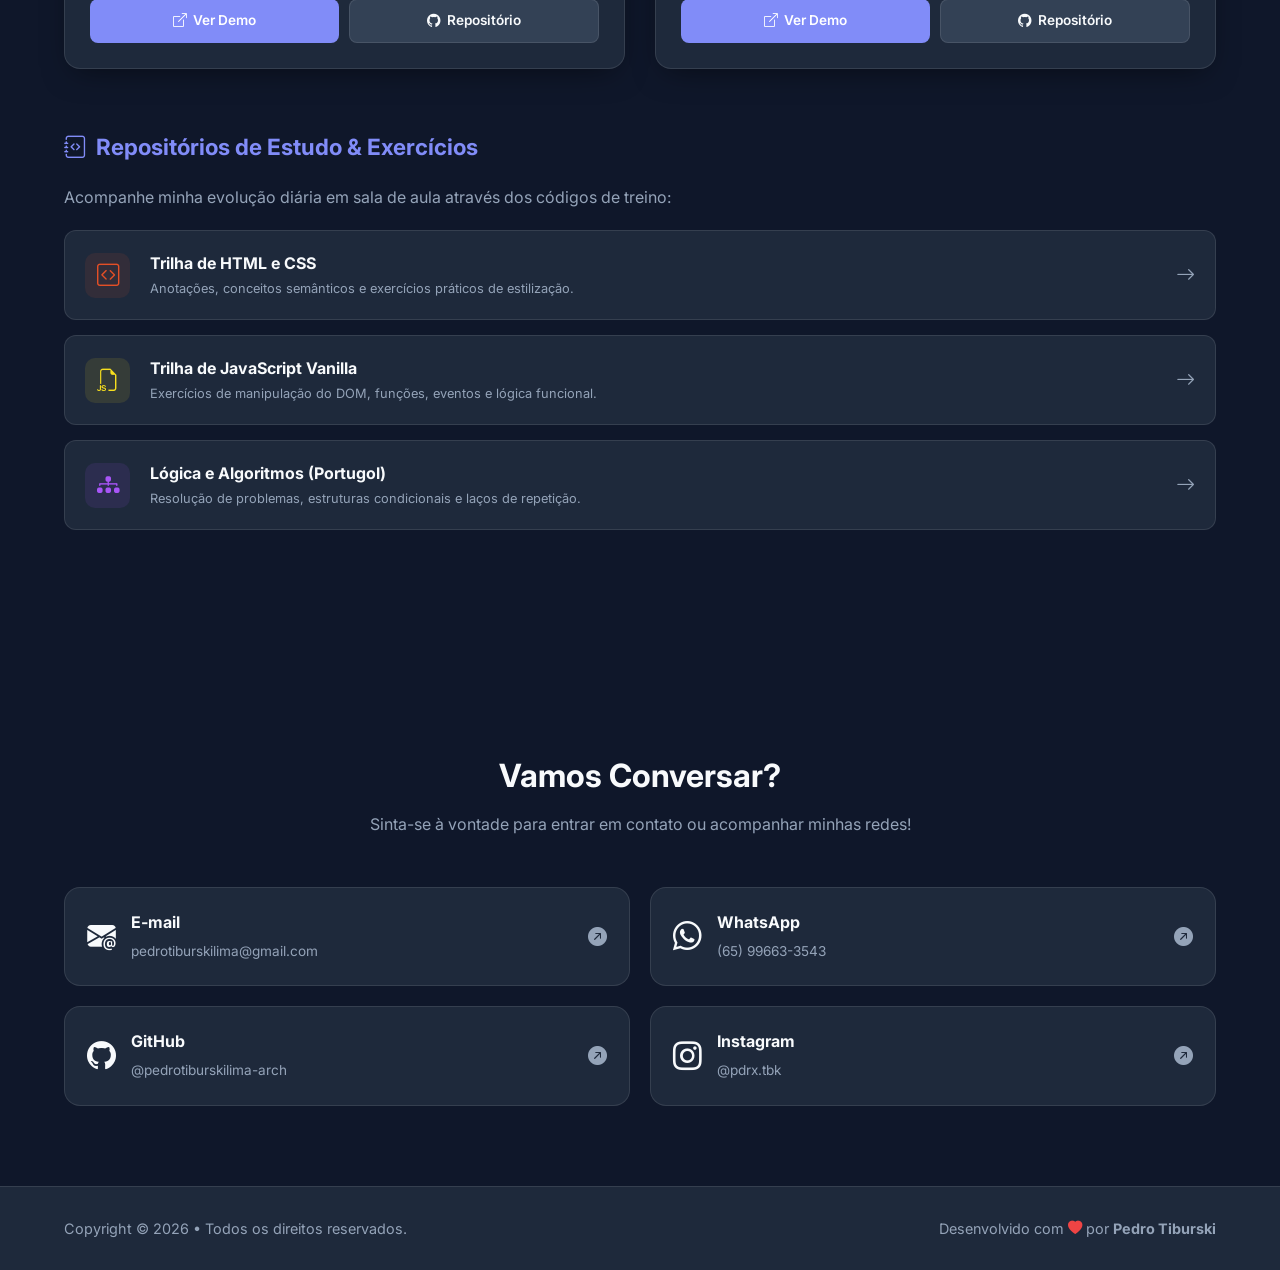
==== commit f5d2c1bd: "add meu-portifolio" ====
--- a/index.html
+++ b/index.html
@@ -64,7 +64,7 @@
                         Estudante de Informática para Internet focado em criar interfaces modernas, interativas e acessíveis. Em busca da primeira oportunidade no mercado de tecnologia!
                     </p>
                     <div class="botoes-hero">
-                        <a href="curriculo.pdf" download class="botao botao-primario">
+                        <a href="pedro.pdf" download class="botao botao-primario">
                             <i class="bi bi-file-earmark-arrow-down-fill"></i> Baixar meu CV
                         </a>
                         <a href="#contato" class="botao botao-secundario">
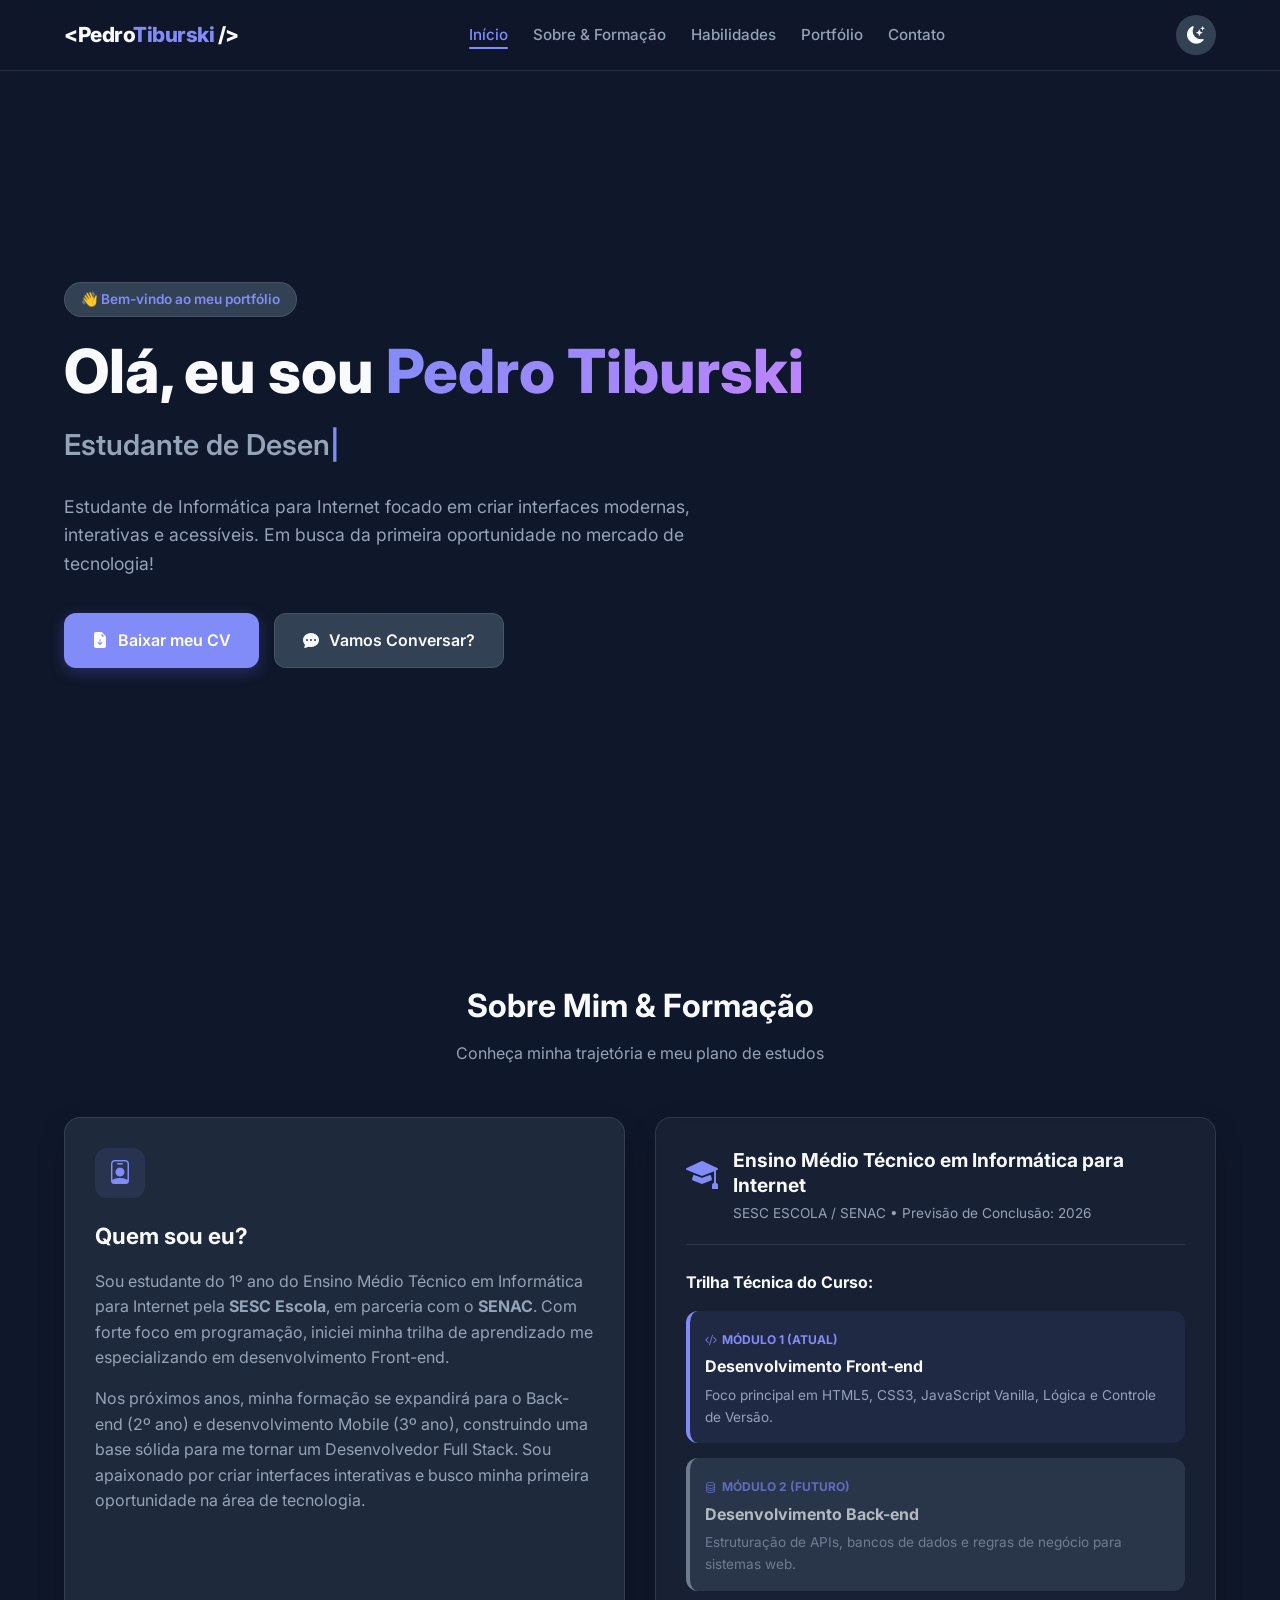
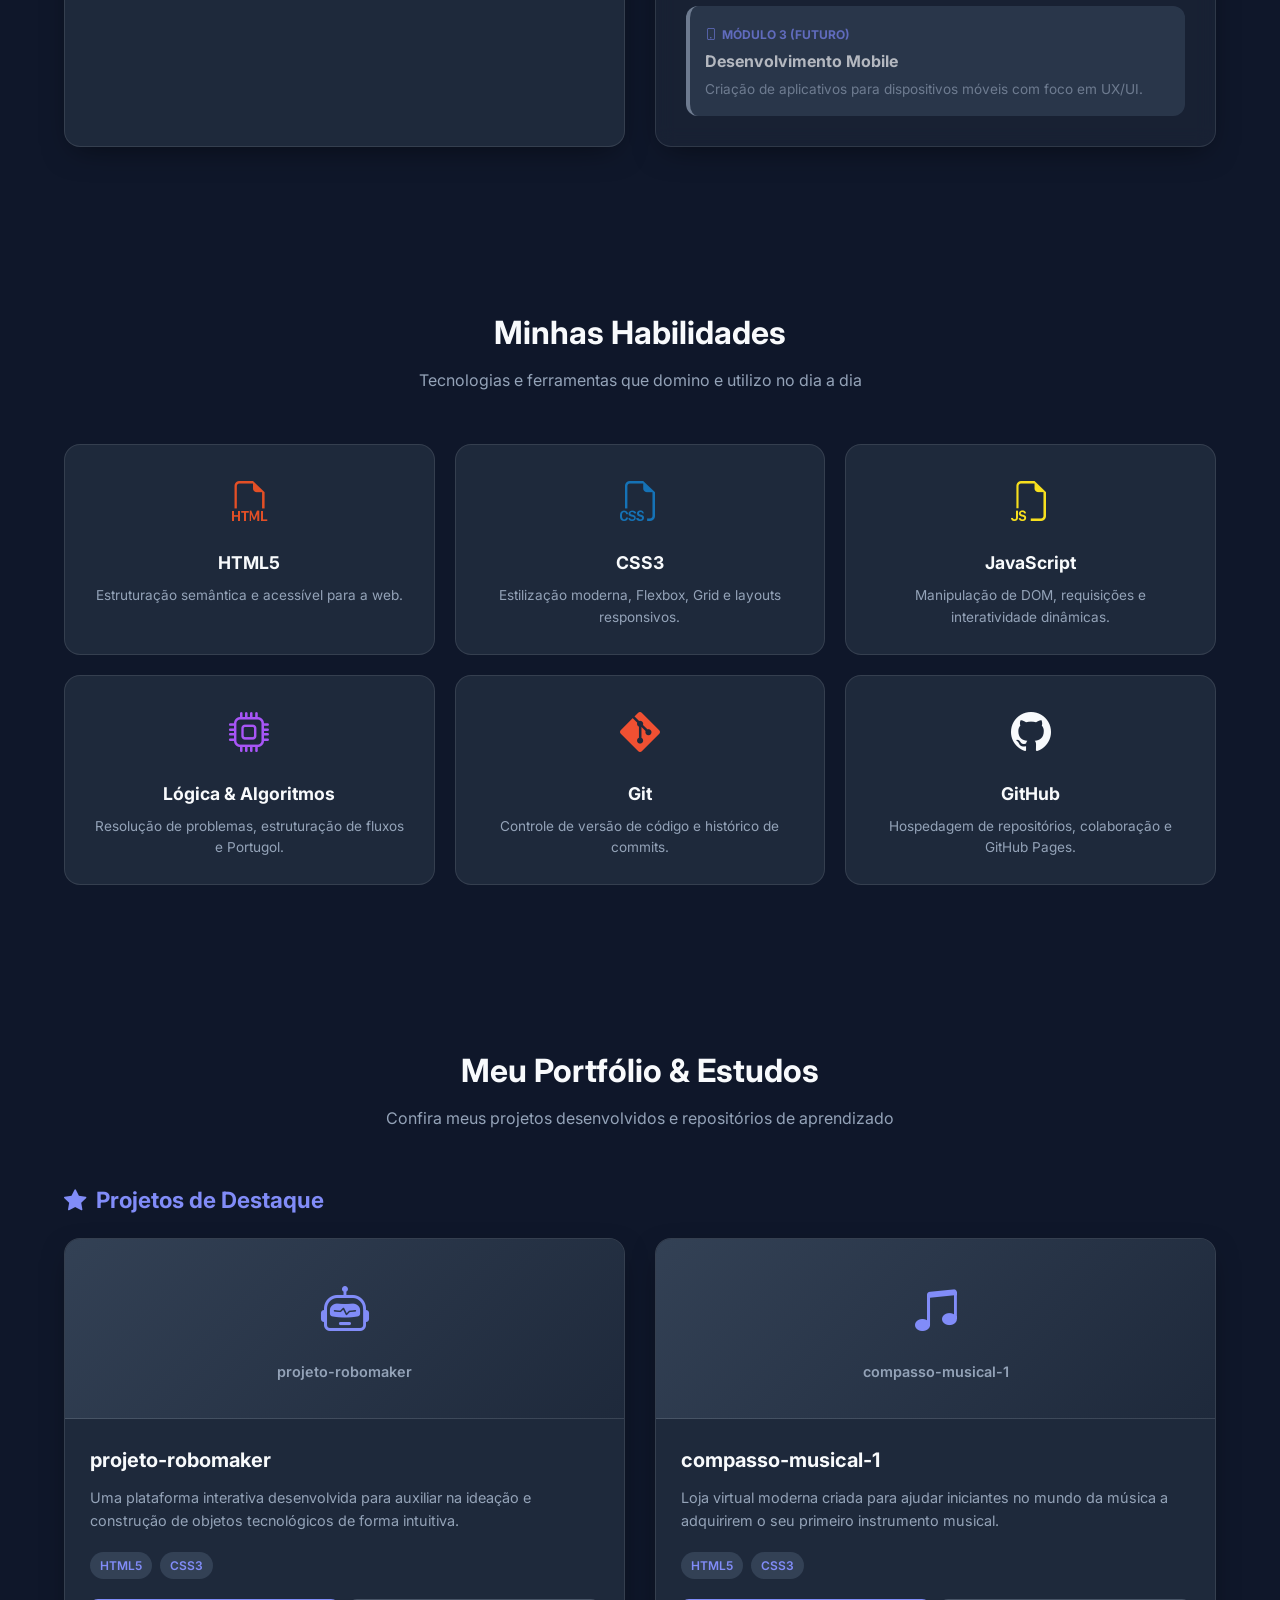
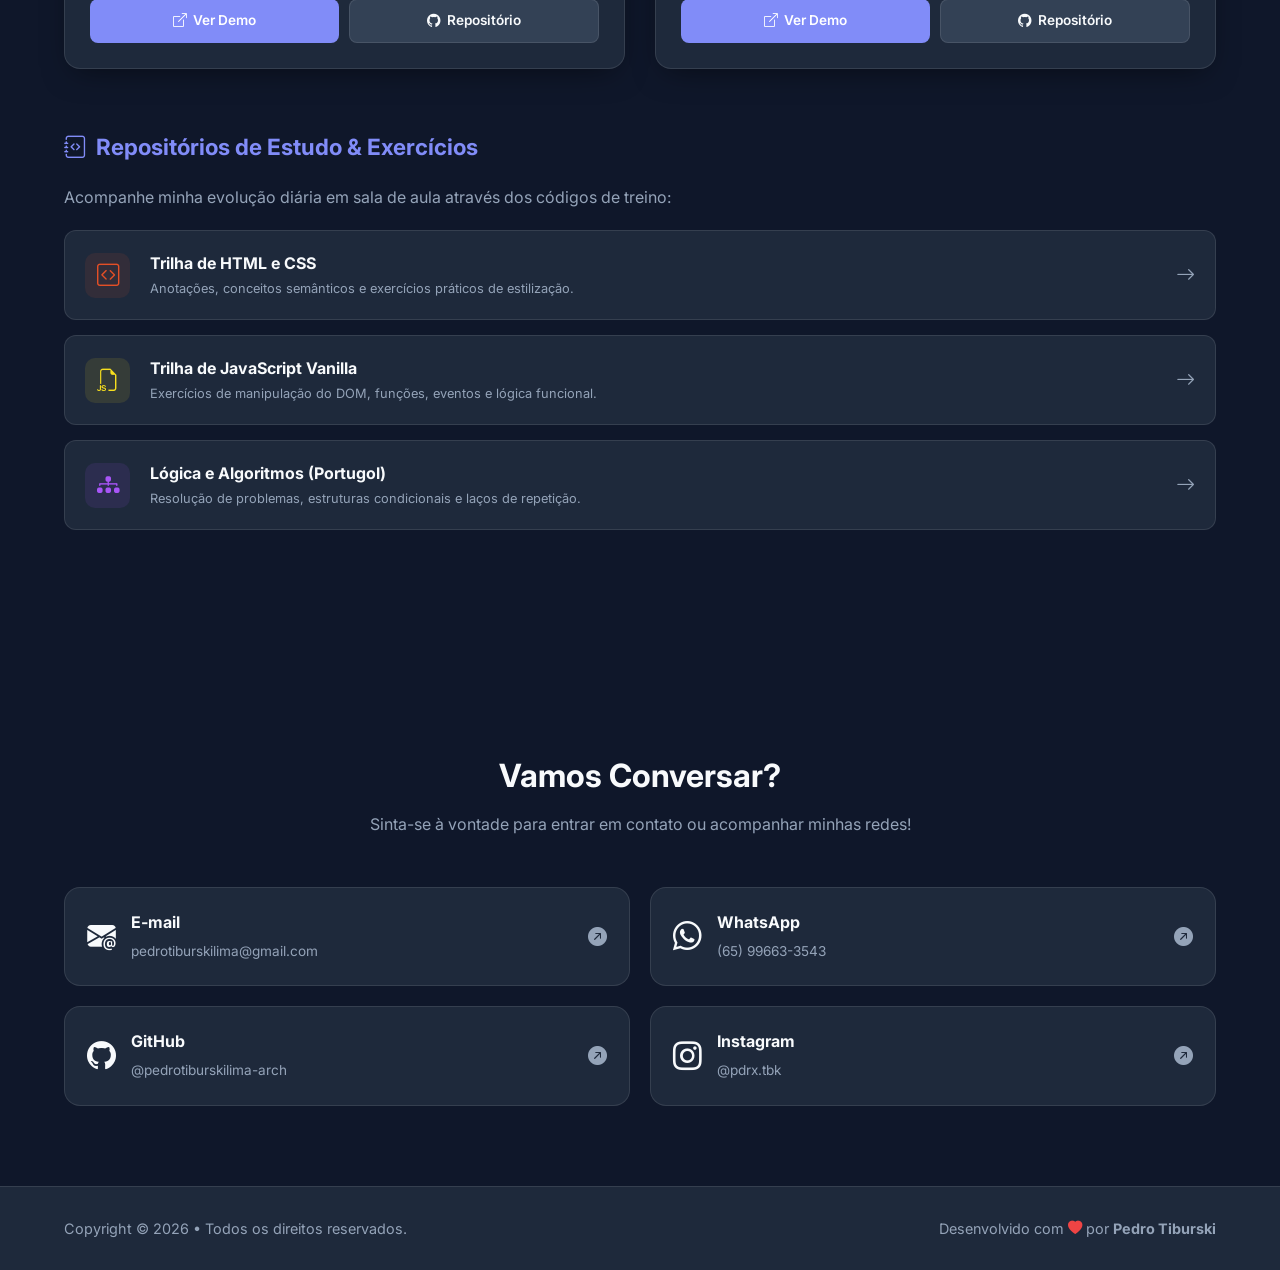
==== commit e3fb2a93: "index.html" ====
--- a/index.html
+++ b/index.html
@@ -218,7 +218,7 @@
                                     <span class="tag-tech">CSS3</span>
                                 </div>
                                 <div class="botoes-projeto">
-                                    <a href="https://nelson-67.github.io/projeto-robomaker/" target="_blank" class="botao-projeto botao-deploy">
+                                    <a href="https://pedrotiburskilima-arch.github.io/projeto-robomaker/" target="_blank" class="botao-projeto botao-deploy">
                                         <i class="bi bi-box-arrow-up-right"></i> Ver Demo
                                     </a>
                                     <a href="https://github.com/pedrotiburskilima-arch/projeto-robomaker" target="_blank" class="botao-projeto botao-repo">
@@ -244,10 +244,10 @@
                                     <span class="tag-tech">CSS3</span>
                                 </div>
                                 <div class="botoes-projeto">
-                                    <a href="https://nelson-67.github.io/compasso-musical/" target="_blank" class="botao-projeto botao-deploy">
+                                    <a href="https://pedrotiburskilima-arch.github.io/compasso-musical/" target="_blank" class="botao-projeto botao-deploy">
                                         <i class="bi bi-box-arrow-up-right"></i> Ver Demo
                                     </a>
-                                    <a href="https://github.com/pedrotiburskilima-arch/compasso-musical-1" target="_blank" class="botao-projeto botao-repo">
+                                    <a href="https://github.com/pedrotiburskilima-arch/compasso-musical" target="_blank" class="botao-projeto botao-repo">
                                         <i class="bi bi-github"></i> Repositório
                                     </a>
                                 </div>
